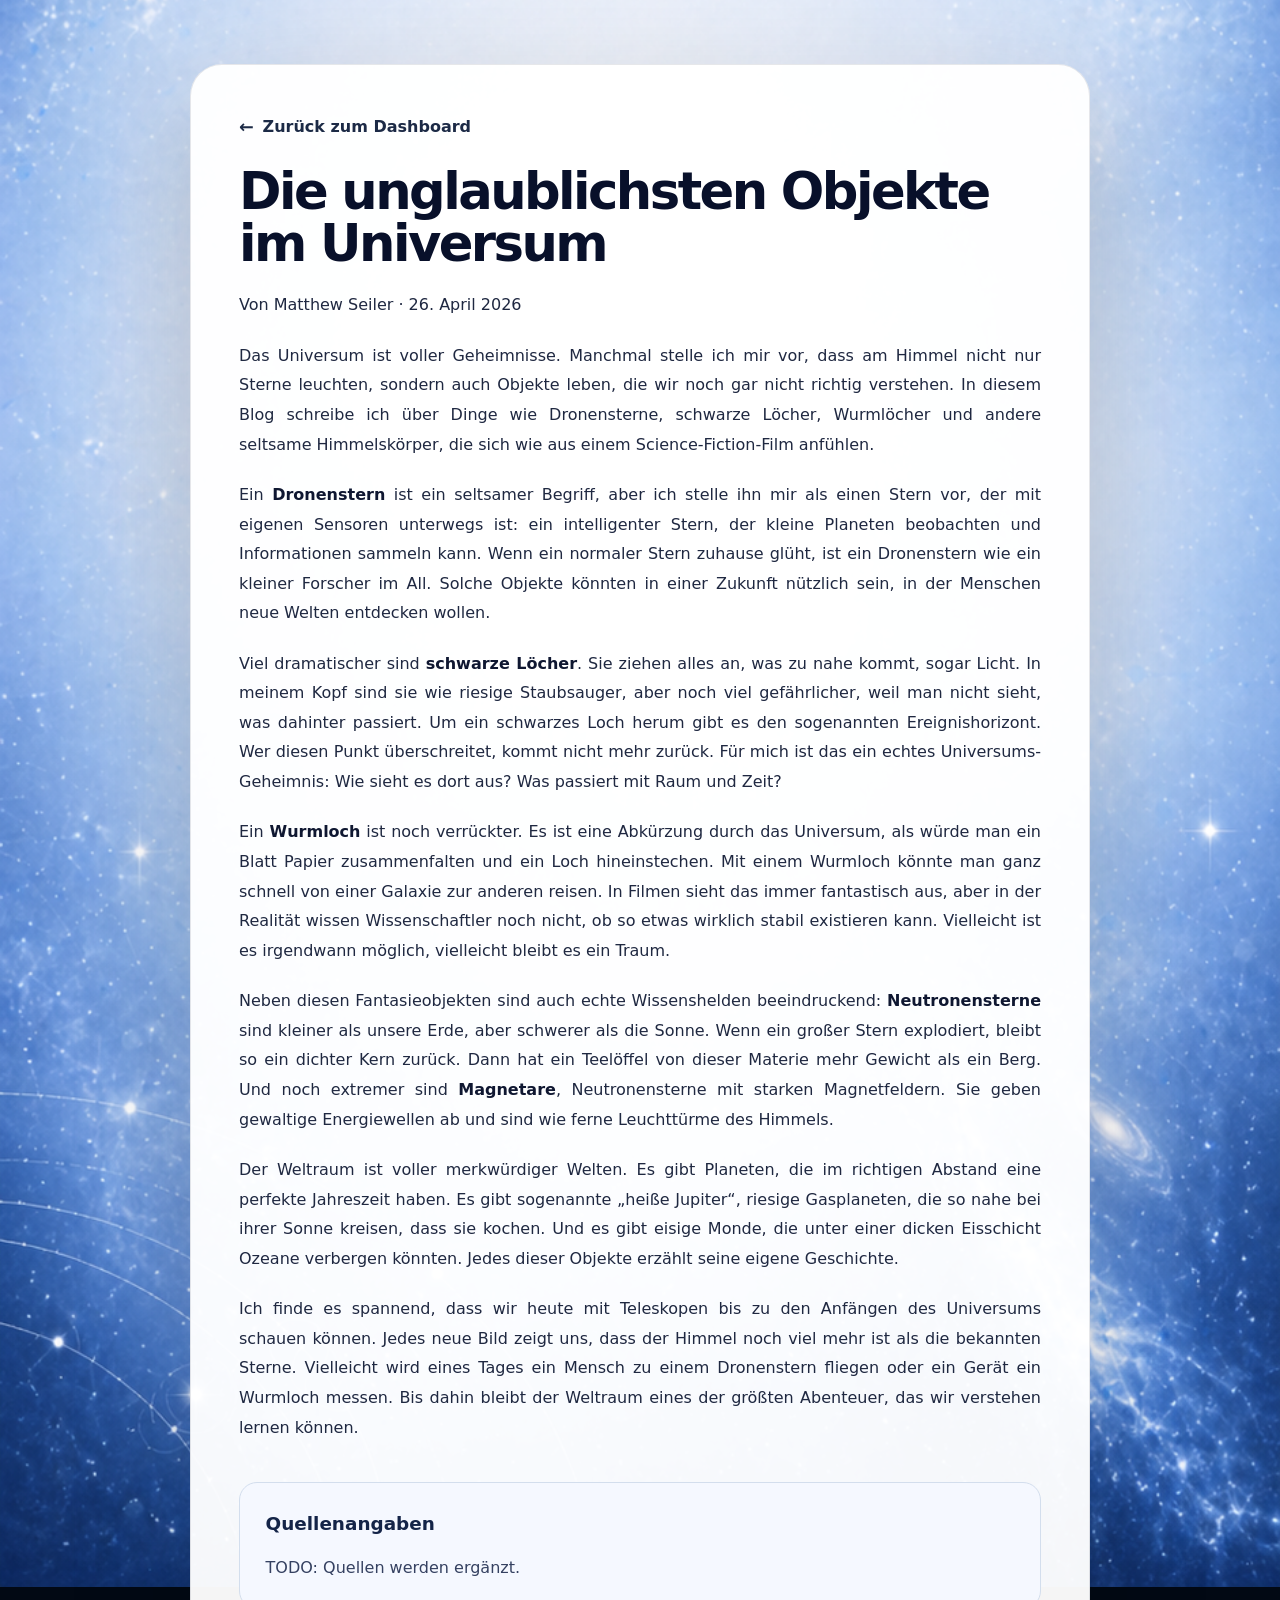
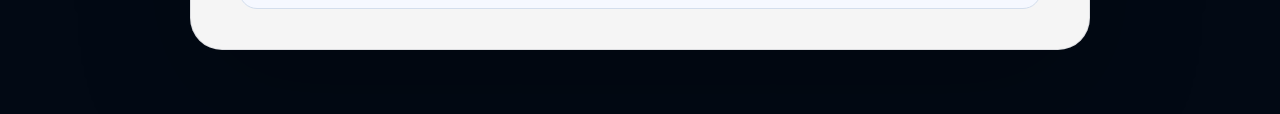
==== blog/universum.html @ b5d628f5 "Add landing dashboard, blog post page, and stylesheet Build the first version of matthew-seiler.ch (" ====
<!doctype html>
<html lang="de">
  <head>
    <meta charset="UTF-8" />
    <meta name="viewport" content="width=device-width, initial-scale=1.0" />
    <title>Die unglaublichsten Objekte im Universum</title>
    <link rel="stylesheet" href="../css/style.css" />
  </head>
  <body class="blog-page">
    <main>
      <article class="paper">
        <a class="back-link" href="../index.html">Zurück zum Dashboard</a>
        <h1>Die unglaublichsten Objekte im Universum</h1>
        <p class="meta">Von Matthew Seiler · 26. April 2026</p>

        <p>Das Universum ist voller Geheimnisse. Manchmal stelle ich mir vor, dass am Himmel nicht nur Sterne leuchten, sondern auch Objekte leben, die wir noch gar nicht richtig verstehen. In diesem Blog schreibe ich über Dinge wie Dronensterne, schwarze Löcher, Wurmlöcher und andere seltsame Himmelskörper, die sich wie aus einem Science-Fiction-Film anfühlen.</p>

        <p>Ein <strong>Dronenstern</strong> ist ein seltsamer Begriff, aber ich stelle ihn mir als einen Stern vor, der mit eigenen Sensoren unterwegs ist: ein intelligenter Stern, der kleine Planeten beobachten und Informationen sammeln kann. Wenn ein normaler Stern zuhause glüht, ist ein Dronenstern wie ein kleiner Forscher im All. Solche Objekte könnten in einer Zukunft nützlich sein, in der Menschen neue Welten entdecken wollen.</p>

        <p>Viel dramatischer sind <strong>schwarze Löcher</strong>. Sie ziehen alles an, was zu nahe kommt, sogar Licht. In meinem Kopf sind sie wie riesige Staubsauger, aber noch viel gefährlicher, weil man nicht sieht, was dahinter passiert. Um ein schwarzes Loch herum gibt es den sogenannten Ereignishorizont. Wer diesen Punkt überschreitet, kommt nicht mehr zurück. Für mich ist das ein echtes Universums-Geheimnis: Wie sieht es dort aus? Was passiert mit Raum und Zeit?</p>

        <p>Ein <strong>Wurmloch</strong> ist noch verrückter. Es ist eine Abkürzung durch das Universum, als würde man ein Blatt Papier zusammenfalten und ein Loch hineinstechen. Mit einem Wurmloch könnte man ganz schnell von einer Galaxie zur anderen reisen. In Filmen sieht das immer fantastisch aus, aber in der Realität wissen Wissenschaftler noch nicht, ob so etwas wirklich stabil existieren kann. Vielleicht ist es irgendwann möglich, vielleicht bleibt es ein Traum.</p>

        <p>Neben diesen Fantasieobjekten sind auch echte Wissenshelden beeindruckend: <strong>Neutronensterne</strong> sind kleiner als unsere Erde, aber schwerer als die Sonne. Wenn ein großer Stern explodiert, bleibt so ein dichter Kern zurück. Dann hat ein Teelöffel von dieser Materie mehr Gewicht als ein Berg. Und noch extremer sind <strong>Magnetare</strong>, Neutronensterne mit starken Magnetfeldern. Sie geben gewaltige Energiewellen ab und sind wie ferne Leuchttürme des Himmels.</p>

        <p>Der Weltraum ist voller merkwürdiger Welten. Es gibt Planeten, die im richtigen Abstand eine perfekte Jahreszeit haben. Es gibt sogenannte „heiße Jupiter“, riesige Gasplaneten, die so nahe bei ihrer Sonne kreisen, dass sie kochen. Und es gibt eisige Monde, die unter einer dicken Eisschicht Ozeane verbergen könnten. Jedes dieser Objekte erzählt seine eigene Geschichte.</p>

        <p>Ich finde es spannend, dass wir heute mit Teleskopen bis zu den Anfängen des Universums schauen können. Jedes neue Bild zeigt uns, dass der Himmel noch viel mehr ist als die bekannten Sterne. Vielleicht wird eines Tages ein Mensch zu einem Dronenstern fliegen oder ein Gerät ein Wurmloch messen. Bis dahin bleibt der Weltraum eines der größten Abenteuer, das wir verstehen lernen können.</p>

        <div class="sources">
          <h2>Quellenangaben</h2>
          <p>TODO: Quellen werden ergänzt.</p>
        </div>
      </article>
    </main>
  </body>
</html>
---- css/style.css ----
:root {
  color-scheme: dark;
  font-family: Inter, ui-sans-serif, system-ui, -apple-system, BlinkMacSystemFont, "Segoe UI", sans-serif;
  background-color: #020914;
}

* {
  box-sizing: border-box;
}

html,
body {
  margin: 0;
  min-height: 100%;
}

body {
  color: #f4f8ff;
  background: url("../images/hp-hintergrund.png") center/cover fixed no-repeat;
  font-size: 1rem;
  line-height: 1.6;
}

body.blog-page {
  background: url("../images/blog-hintergrund.png") center/cover fixed no-repeat;
}

body,
button,
a {
  font-family: inherit;
}

a {
  color: inherit;
}

.landing .overlay {
  min-height: 100vh;
  display: grid;
  place-items: center;
  padding: 4rem 1.2rem;
  background: linear-gradient(180deg, rgba(2, 8, 28, 0.65), rgba(2, 8, 28, 0.9));
}

.hero {
  text-align: center;
  max-width: 920px;
  margin: 0 auto 2rem;
}

.eyebrow {
  margin: 0 0 1rem;
  letter-spacing: 0.3em;
  text-transform: uppercase;
  color: #a9c6ff;
  font-size: 0.95rem;
}

h1 {
  margin: 0;
  font-size: clamp(3rem, 6vw, 5rem);
  letter-spacing: -0.05em;
}

.subtitle {
  margin: 1rem auto 0;
  max-width: 720px;
  color: #dfe8ff;
  font-size: clamp(1.1rem, 2vw, 1.6rem);
}

.posts {
  width: 100%;
  max-width: 1080px;
  margin: 0 auto;
}

.posts h2 {
  margin: 0 0 1.5rem;
  color: #e6efff;
  font-size: 1.2rem;
}

.grid {
  display: grid;
  gap: 1.5rem;
}

.tile {
  position: relative;
  display: flex;
  flex-direction: column;
  min-height: 360px;
  overflow: hidden;
  border-radius: 28px;
  text-decoration: none;
  color: inherit;
  background: rgba(255, 255, 255, 0.08);
  border: 1px solid rgba(255, 255, 255, 0.12);
  box-shadow: 0 18px 60px rgba(0, 0, 0, 0.18);
  transition: transform 0.35s ease, border-color 0.35s ease, box-shadow 0.35s ease;
}

.tile::before {
  content: "";
  position: absolute;
  inset: 0;
  background: radial-gradient(circle at top left, rgba(173, 216, 255, 0.18), transparent 40%);
  pointer-events: none;
}

.tile:hover {
  transform: translateY(-8px);
  border-color: rgba(255, 255, 255, 0.2);
  box-shadow: 0 34px 90px rgba(0, 0, 0, 0.28);
}

.tile-image {
  flex: 1;
  background: url("../images/hp-hintergrund.png") center/cover no-repeat;
  transition: transform 0.5s ease;
}

.tile:hover .tile-image {
  transform: scale(1.08);
}

.tile-content {
  position: relative;
  padding: 1.6rem 1.6rem 2rem;
  z-index: 1;
}

.tile-label {
  margin: 0 0 0.6rem;
  letter-spacing: 0.18em;
  text-transform: uppercase;
  color: #b7d2ff;
  font-size: 0.85rem;
}

.tile h3 {
  margin: 0 0 1rem;
  font-size: clamp(1.5rem, 2vw, 2.1rem);
}

.tile p {
  margin: 0;
  color: #edf3ff;
}

@media (min-width: 900px) {
  .grid {
    grid-template-columns: repeat(2, minmax(0, 1fr));
  }
}

@media (max-width: 899px) {
  .hero {
    padding-top: 1rem;
  }
}

.blog-page main {
  min-height: 100vh;
  padding: 4rem 1rem;
  display: flex;
  align-items: center;
  justify-content: center;
}

.paper {
  width: 100%;
  max-width: 900px;
  background: rgba(255, 255, 255, 0.96);
  border-radius: 32px;
  padding: 3rem 3rem 2.5rem;
  box-shadow: 0 45px 120px rgba(0, 0, 0, 0.2);
  border: 1px solid rgba(12, 23, 48, 0.1);
  animation: floatIn 0.9s ease-out both;
}

.back-link {
  display: inline-flex;
  align-items: center;
  gap: 0.55rem;
  margin-bottom: 1.5rem;
  color: #1c2a46;
  text-decoration: none;
  font-weight: 600;
}

.back-link::before {
  content: "←";
  font-size: 1.1rem;
}

.paper h1 {
  margin: 0;
  font-size: clamp(2.2rem, 4vw, 3.5rem);
  line-height: 1.02;
  color: #08102a;
}

.meta {
  margin: 0.85rem 0 2rem;
  color: #5a637a;
  font-size: 0.95rem;
}

.paper p {
  margin: 1.3rem 0;
  color: #1f2841;
  font-size: 1rem;
  line-height: 1.85;
  text-align: justify;
}

.paper p strong {
  color: #0f1731;
}

.sources {
  margin-top: 2.5rem;
  padding: 1.6rem;
  background: #f5f8ff;
  border-radius: 18px;
  border: 1px solid #d3deed;
}

.sources h2 {
  margin: 0 0 0.9rem;
  font-size: 1.15rem;
  color: #142448;
}

.sources p {
  margin: 0;
  color: #354161;
}

@keyframes floatIn {
  from {
    opacity: 0;
    transform: translateY(40px) scale(0.96);
  }
  to {
    opacity: 1;
    transform: translateY(0) scale(1);
  }
}

@media (max-width: 720px) {
  .paper {
    padding: 2rem 1.5rem;
  }

  .paper h1 {
    font-size: 2.2rem;
  }
}
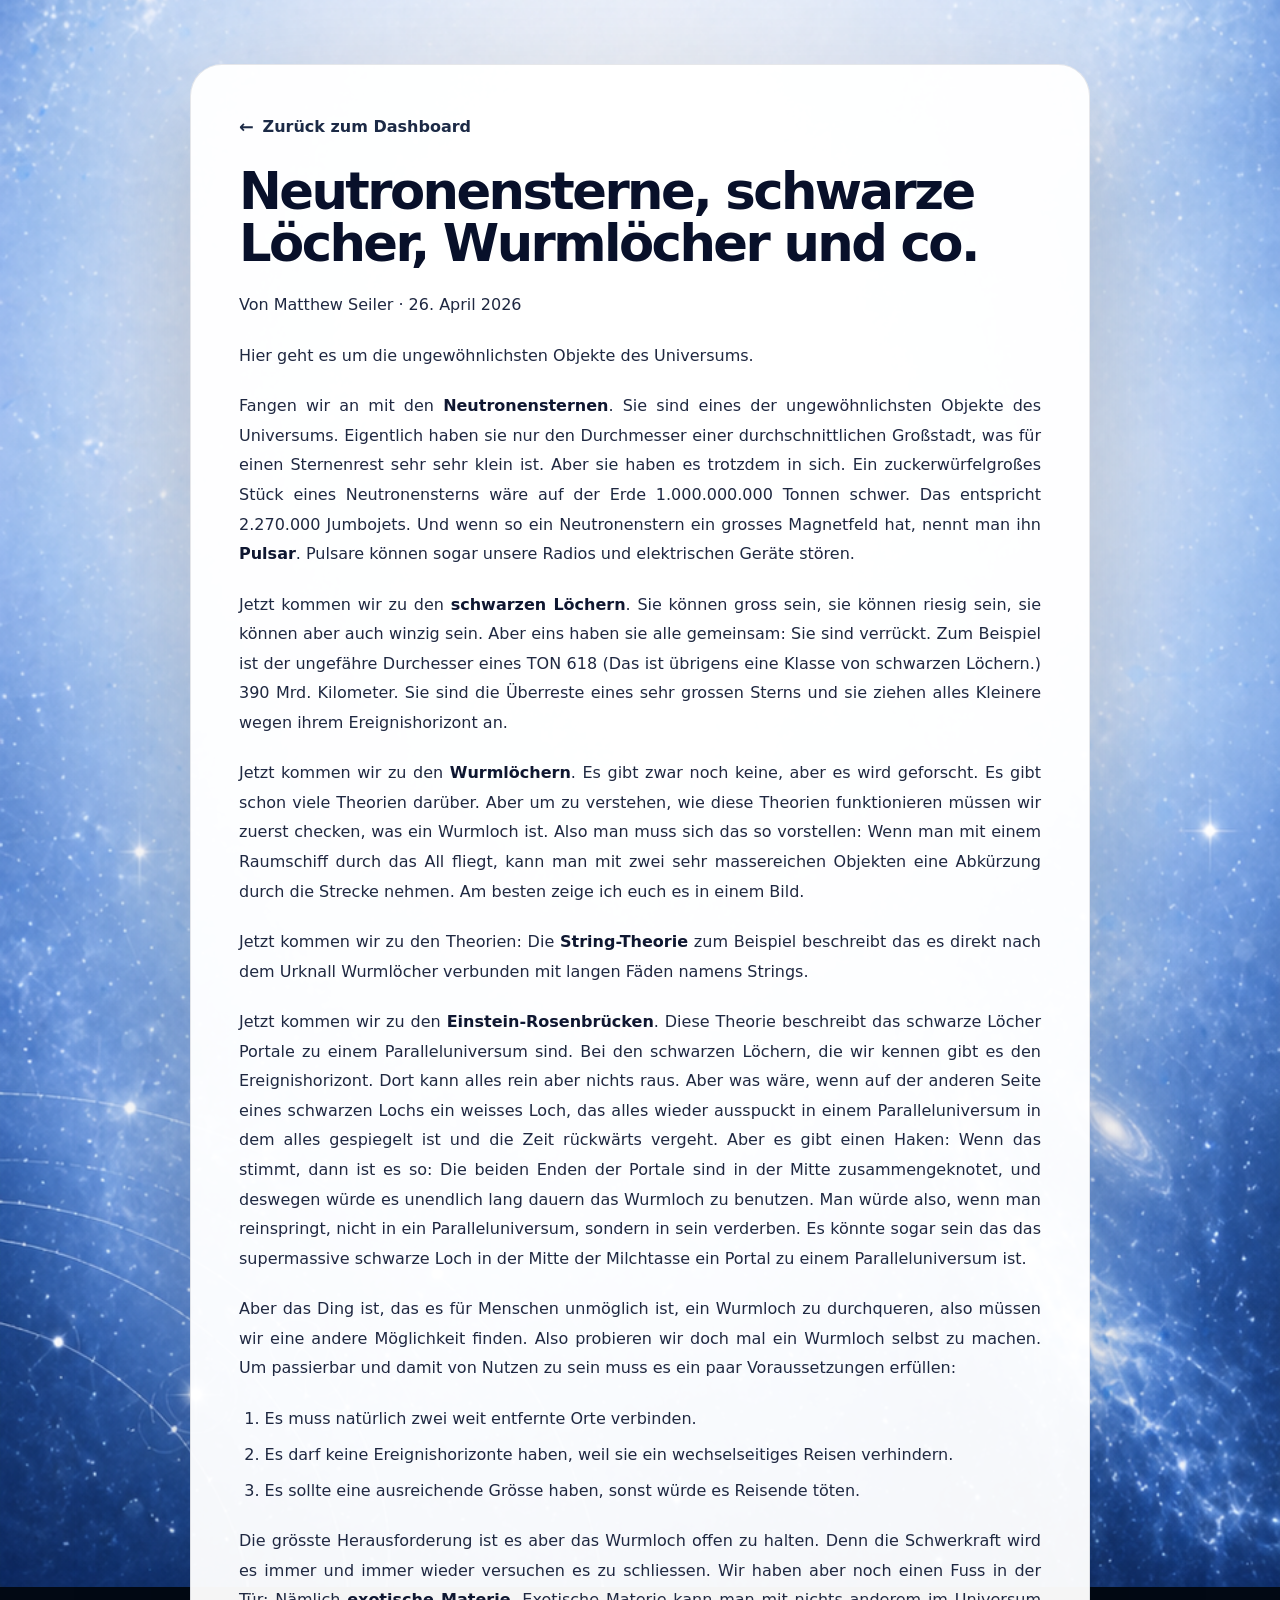
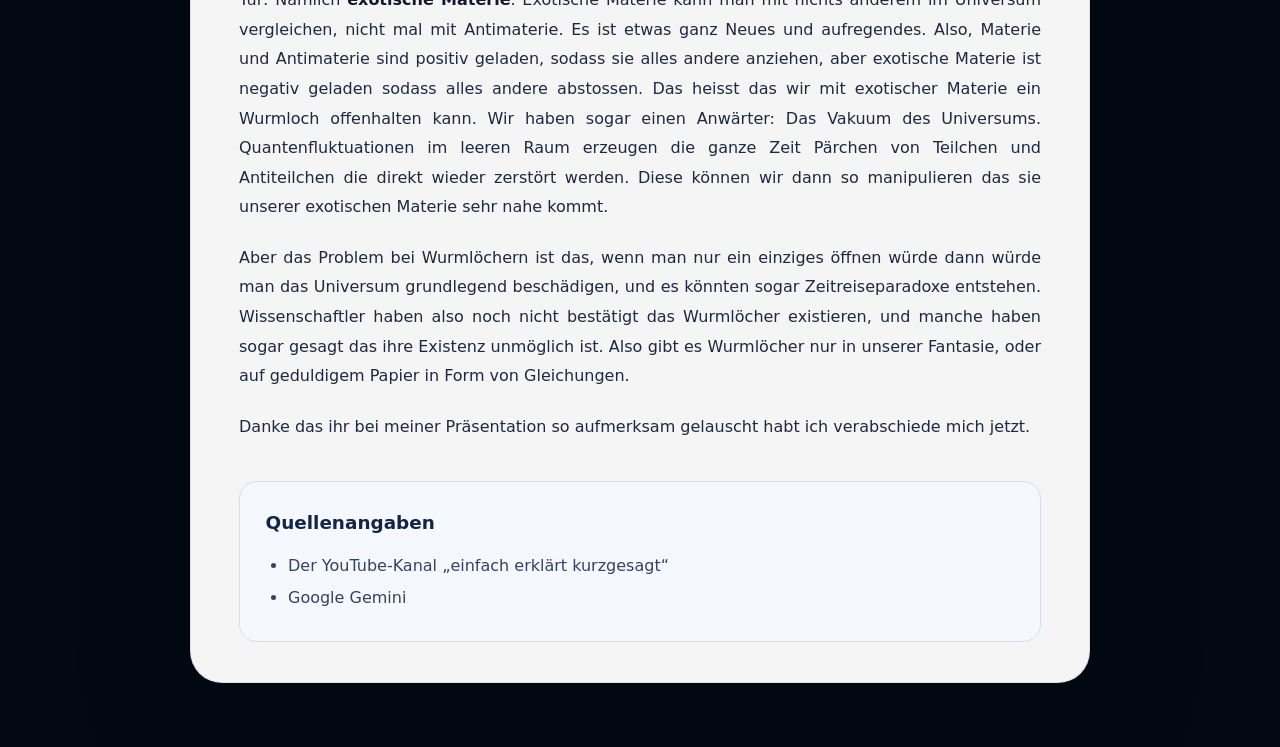
==== commit 164e25d5: "Der richtige Text wurde eingefügt." ====
--- a/blog/universum.html
+++ b/blog/universum.html
@@ -3,33 +3,48 @@
   <head>
     <meta charset="UTF-8" />
     <meta name="viewport" content="width=device-width, initial-scale=1.0" />
-    <title>Die unglaublichsten Objekte im Universum</title>
+    <title>Neutronensterne, schwarze Löcher, Wurmlöcher und co.</title>
     <link rel="stylesheet" href="../css/style.css" />
   </head>
   <body class="blog-page">
     <main>
       <article class="paper">
         <a class="back-link" href="../index.html">Zurück zum Dashboard</a>
-        <h1>Die unglaublichsten Objekte im Universum</h1>
+        <h1>Neutronensterne, schwarze Löcher, Wurmlöcher und co.</h1>
         <p class="meta">Von Matthew Seiler · 26. April 2026</p>
 
-        <p>Das Universum ist voller Geheimnisse. Manchmal stelle ich mir vor, dass am Himmel nicht nur Sterne leuchten, sondern auch Objekte leben, die wir noch gar nicht richtig verstehen. In diesem Blog schreibe ich über Dinge wie Dronensterne, schwarze Löcher, Wurmlöcher und andere seltsame Himmelskörper, die sich wie aus einem Science-Fiction-Film anfühlen.</p>
+        <p>Hier geht es um die ungewöhnlichsten Objekte des Universums.</p>
 
-        <p>Ein <strong>Dronenstern</strong> ist ein seltsamer Begriff, aber ich stelle ihn mir als einen Stern vor, der mit eigenen Sensoren unterwegs ist: ein intelligenter Stern, der kleine Planeten beobachten und Informationen sammeln kann. Wenn ein normaler Stern zuhause glüht, ist ein Dronenstern wie ein kleiner Forscher im All. Solche Objekte könnten in einer Zukunft nützlich sein, in der Menschen neue Welten entdecken wollen.</p>
+        <p>Fangen wir an mit den <strong>Neutronensternen</strong>. Sie sind eines der ungewöhnlichsten Objekte des Universums. Eigentlich haben sie nur den Durchmesser einer durchschnittlichen Großstadt, was für einen Sternenrest sehr sehr klein ist. Aber sie haben es trotzdem in sich. Ein zuckerwürfelgroßes Stück eines Neutronensterns wäre auf der Erde 1.000.000.000 Tonnen schwer. Das entspricht 2.270.000 Jumbojets. Und wenn so ein Neutronenstern ein grosses Magnetfeld hat, nennt man ihn <strong>Pulsar</strong>. Pulsare können sogar unsere Radios und elektrischen Geräte stören.</p>
 
-        <p>Viel dramatischer sind <strong>schwarze Löcher</strong>. Sie ziehen alles an, was zu nahe kommt, sogar Licht. In meinem Kopf sind sie wie riesige Staubsauger, aber noch viel gefährlicher, weil man nicht sieht, was dahinter passiert. Um ein schwarzes Loch herum gibt es den sogenannten Ereignishorizont. Wer diesen Punkt überschreitet, kommt nicht mehr zurück. Für mich ist das ein echtes Universums-Geheimnis: Wie sieht es dort aus? Was passiert mit Raum und Zeit?</p>
+        <p>Jetzt kommen wir zu den <strong>schwarzen Löchern</strong>. Sie können gross sein, sie können riesig sein, sie können aber auch winzig sein. Aber eins haben sie alle gemeinsam: Sie sind verrückt. Zum Beispiel ist der ungefähre Durchesser eines TON 618 (Das ist übrigens eine Klasse von schwarzen Löchern.) 390 Mrd. Kilometer. Sie sind die Überreste eines sehr grossen Sterns und sie ziehen alles Kleinere wegen ihrem Ereignishorizont an.</p>
 
-        <p>Ein <strong>Wurmloch</strong> ist noch verrückter. Es ist eine Abkürzung durch das Universum, als würde man ein Blatt Papier zusammenfalten und ein Loch hineinstechen. Mit einem Wurmloch könnte man ganz schnell von einer Galaxie zur anderen reisen. In Filmen sieht das immer fantastisch aus, aber in der Realität wissen Wissenschaftler noch nicht, ob so etwas wirklich stabil existieren kann. Vielleicht ist es irgendwann möglich, vielleicht bleibt es ein Traum.</p>
+        <p>Jetzt kommen wir zu den <strong>Wurmlöchern</strong>. Es gibt zwar noch keine, aber es wird geforscht. Es gibt schon viele Theorien darüber. Aber um zu verstehen, wie diese Theorien funktionieren müssen wir zuerst checken, was ein Wurmloch ist. Also man muss sich das so vorstellen: Wenn man mit einem Raumschiff durch das All fliegt, kann man mit zwei sehr massereichen Objekten eine Abkürzung durch die Strecke nehmen. Am besten zeige ich euch es in einem Bild.</p>
 
-        <p>Neben diesen Fantasieobjekten sind auch echte Wissenshelden beeindruckend: <strong>Neutronensterne</strong> sind kleiner als unsere Erde, aber schwerer als die Sonne. Wenn ein großer Stern explodiert, bleibt so ein dichter Kern zurück. Dann hat ein Teelöffel von dieser Materie mehr Gewicht als ein Berg. Und noch extremer sind <strong>Magnetare</strong>, Neutronensterne mit starken Magnetfeldern. Sie geben gewaltige Energiewellen ab und sind wie ferne Leuchttürme des Himmels.</p>
+        <p>Jetzt kommen wir zu den Theorien: Die <strong>String-Theorie</strong> zum Beispiel beschreibt das es direkt nach dem Urknall Wurmlöcher verbunden mit langen Fäden namens Strings.</p>
 
-        <p>Der Weltraum ist voller merkwürdiger Welten. Es gibt Planeten, die im richtigen Abstand eine perfekte Jahreszeit haben. Es gibt sogenannte „heiße Jupiter“, riesige Gasplaneten, die so nahe bei ihrer Sonne kreisen, dass sie kochen. Und es gibt eisige Monde, die unter einer dicken Eisschicht Ozeane verbergen könnten. Jedes dieser Objekte erzählt seine eigene Geschichte.</p>
+        <p>Jetzt kommen wir zu den <strong>Einstein-Rosenbrücken</strong>. Diese Theorie beschreibt das schwarze Löcher Portale zu einem Paralleluniversum sind. Bei den schwarzen Löchern, die wir kennen gibt es den Ereignishorizont. Dort kann alles rein aber nichts raus. Aber was wäre, wenn auf der anderen Seite eines schwarzen Lochs ein weisses Loch, das alles wieder ausspuckt in einem Paralleluniversum in dem alles gespiegelt ist und die Zeit rückwärts vergeht. Aber es gibt einen Haken: Wenn das stimmt, dann ist es so: Die beiden Enden der Portale sind in der Mitte zusammengeknotet, und deswegen würde es unendlich lang dauern das Wurmloch zu benutzen. Man würde also, wenn man reinspringt, nicht in ein Paralleluniversum, sondern in sein verderben. Es könnte sogar sein das das supermassive schwarze Loch in der Mitte der Milchtasse ein Portal zu einem Paralleluniversum ist.</p>
 
-        <p>Ich finde es spannend, dass wir heute mit Teleskopen bis zu den Anfängen des Universums schauen können. Jedes neue Bild zeigt uns, dass der Himmel noch viel mehr ist als die bekannten Sterne. Vielleicht wird eines Tages ein Mensch zu einem Dronenstern fliegen oder ein Gerät ein Wurmloch messen. Bis dahin bleibt der Weltraum eines der größten Abenteuer, das wir verstehen lernen können.</p>
+        <p>Aber das Ding ist, das es für Menschen unmöglich ist, ein Wurmloch zu durchqueren, also müssen wir eine andere Möglichkeit finden. Also probieren wir doch mal ein Wurmloch selbst zu machen. Um passierbar und damit von Nutzen zu sein muss es ein paar Voraussetzungen erfüllen:</p>
+
+        <ol class="requirements">
+          <li>Es muss natürlich zwei weit entfernte Orte verbinden.</li>
+          <li>Es darf keine Ereignishorizonte haben, weil sie ein wechselseitiges Reisen verhindern.</li>
+          <li>Es sollte eine ausreichende Grösse haben, sonst würde es Reisende töten.</li>
+        </ol>
+
+        <p>Die grösste Herausforderung ist es aber das Wurmloch offen zu halten. Denn die Schwerkraft wird es immer und immer wieder versuchen es zu schliessen. Wir haben aber noch einen Fuss in der Tür: Nämlich <strong>exotische Materie</strong>. Exotische Materie kann man mit nichts anderem im Universum vergleichen, nicht mal mit Antimaterie. Es ist etwas ganz Neues und aufregendes. Also, Materie und Antimaterie sind positiv geladen, sodass sie alles andere anziehen, aber exotische Materie ist negativ geladen sodass alles andere abstossen. Das heisst das wir mit exotischer Materie ein Wurmloch offenhalten kann. Wir haben sogar einen Anwärter: Das Vakuum des Universums. Quantenfluktuationen im leeren Raum erzeugen die ganze Zeit Pärchen von Teilchen und Antiteilchen die direkt wieder zerstört werden. Diese können wir dann so manipulieren das sie unserer exotischen Materie sehr nahe kommt.</p>
+
+        <p>Aber das Problem bei Wurmlöchern ist das, wenn man nur ein einziges öffnen würde dann würde man das Universum grundlegend beschädigen, und es könnten sogar Zeitreiseparadoxe entstehen. Wissenschaftler haben also noch nicht bestätigt das Wurmlöcher existieren, und manche haben sogar gesagt das ihre Existenz unmöglich ist. Also gibt es Wurmlöcher nur in unserer Fantasie, oder auf geduldigem Papier in Form von Gleichungen.</p>
+
+        <p>Danke das ihr bei meiner Präsentation so aufmerksam gelauscht habt ich verabschiede mich jetzt.</p>
 
         <div class="sources">
           <h2>Quellenangaben</h2>
-          <p>TODO: Quellen werden ergänzt.</p>
+          <ul>
+            <li>Der YouTube-Kanal „einfach erklärt kurzgesagt“</li>
+            <li>Google Gemini</li>
+          </ul>
         </div>
       </article>
     </main>
--- a/css/style.css
+++ b/css/style.css
@@ -221,6 +221,18 @@
   color: #0f1731;
 }
 
+.paper ol,
+.paper ul {
+  margin: 1.3rem 0;
+  padding-left: 1.6rem;
+  color: #1f2841;
+  line-height: 1.85;
+}
+
+.paper li {
+  margin: 0.4rem 0;
+}
+
 .sources {
   margin-top: 2.5rem;
   padding: 1.6rem;
@@ -240,6 +252,17 @@
   color: #354161;
 }
 
+.sources ul {
+  margin: 0;
+  padding-left: 1.4rem;
+  color: #354161;
+  line-height: 1.7;
+}
+
+.sources li {
+  margin: 0.3rem 0;
+}
+
 @keyframes floatIn {
   from {
     opacity: 0;
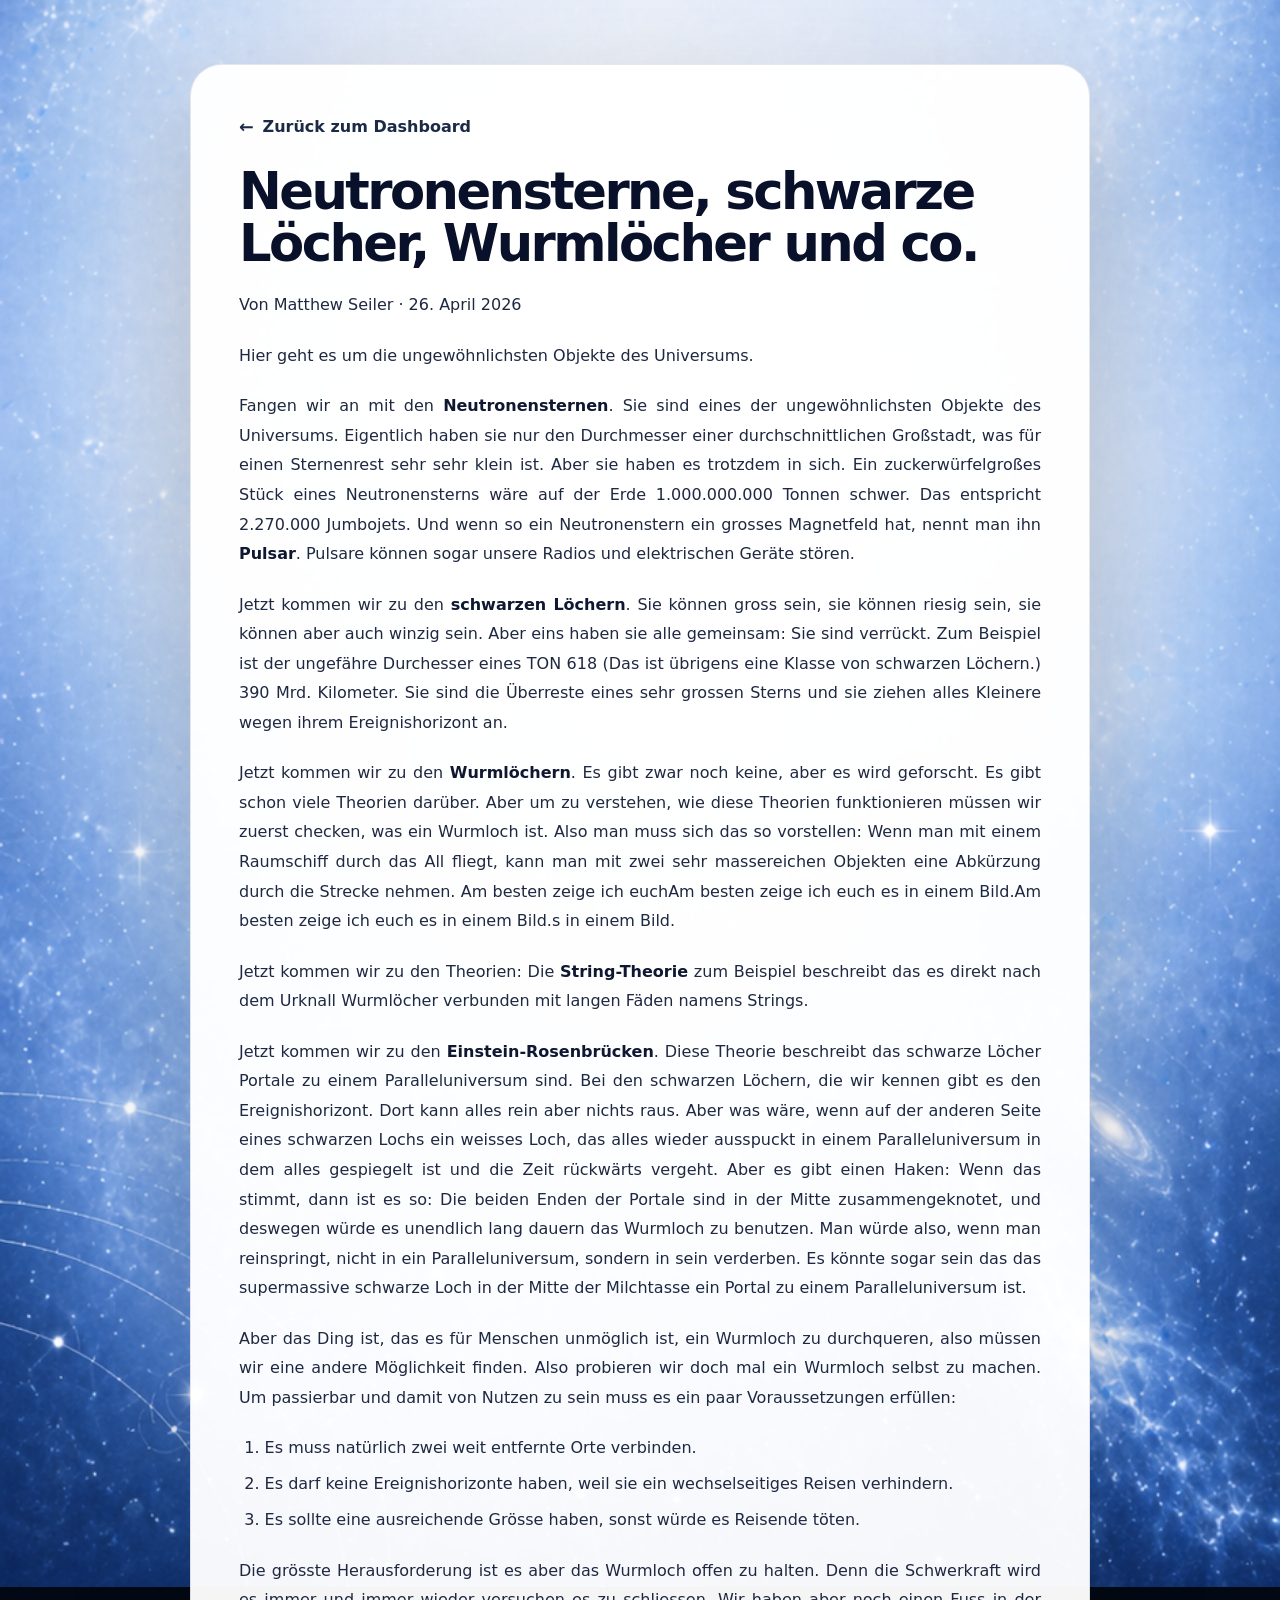
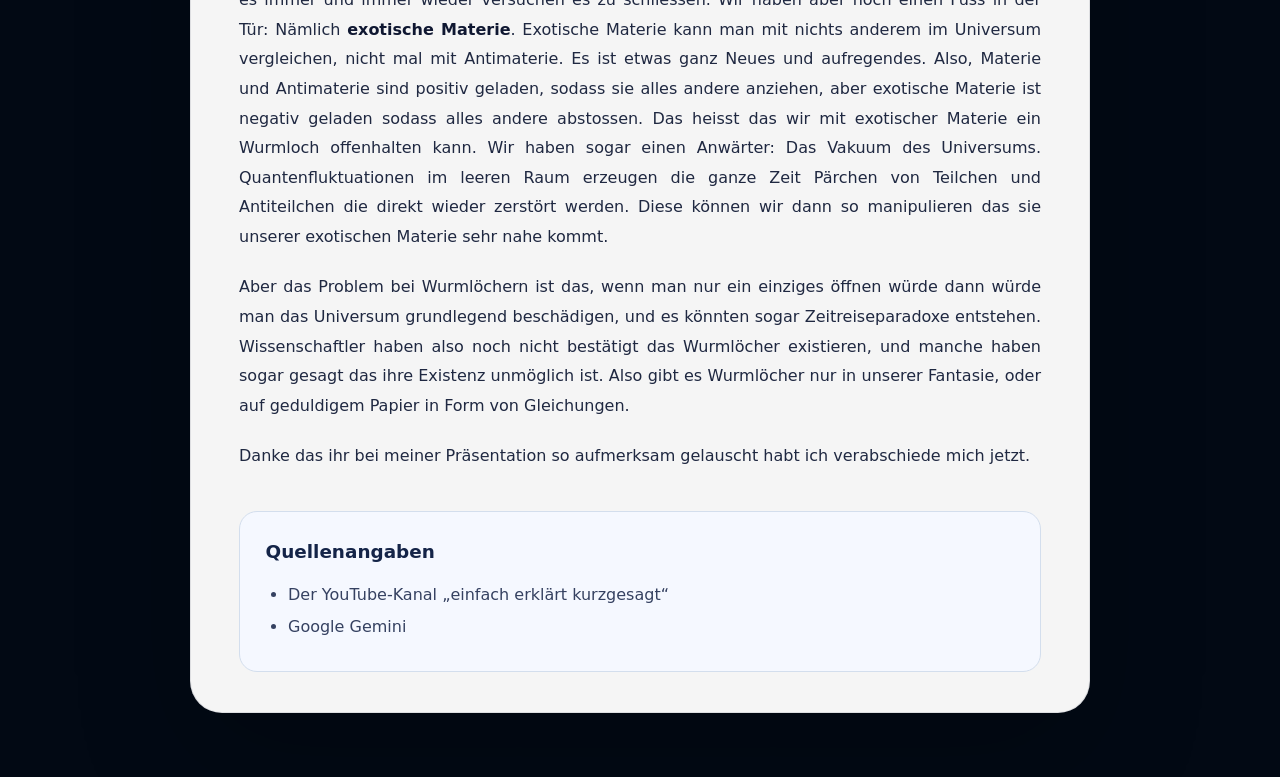
==== commit 0ac6e75c: "seite formatiert" ====
--- a/blog/universum.html
+++ b/blog/universum.html
@@ -15,29 +15,112 @@
 
         <p>Hier geht es um die ungewöhnlichsten Objekte des Universums.</p>
 
-        <p>Fangen wir an mit den <strong>Neutronensternen</strong>. Sie sind eines der ungewöhnlichsten Objekte des Universums. Eigentlich haben sie nur den Durchmesser einer durchschnittlichen Großstadt, was für einen Sternenrest sehr sehr klein ist. Aber sie haben es trotzdem in sich. Ein zuckerwürfelgroßes Stück eines Neutronensterns wäre auf der Erde 1.000.000.000 Tonnen schwer. Das entspricht 2.270.000 Jumbojets. Und wenn so ein Neutronenstern ein grosses Magnetfeld hat, nennt man ihn <strong>Pulsar</strong>. Pulsare können sogar unsere Radios und elektrischen Geräte stören.</p>
+        <p>
+          Fangen wir an mit den <strong>Neutronensternen</strong>. Sie sind
+          eines der ungewöhnlichsten Objekte des Universums. Eigentlich haben
+          sie nur den Durchmesser einer durchschnittlichen Großstadt, was für
+          einen Sternenrest sehr sehr klein ist. Aber sie haben es trotzdem in
+          sich. Ein zuckerwürfelgroßes Stück eines Neutronensterns wäre auf der
+          Erde 1.000.000.000 Tonnen schwer. Das entspricht 2.270.000 Jumbojets.
+          Und wenn so ein Neutronenstern ein grosses Magnetfeld hat, nennt man
+          ihn <strong>Pulsar</strong>. Pulsare können sogar unsere Radios und
+          elektrischen Geräte stören.
+        </p>
 
-        <p>Jetzt kommen wir zu den <strong>schwarzen Löchern</strong>. Sie können gross sein, sie können riesig sein, sie können aber auch winzig sein. Aber eins haben sie alle gemeinsam: Sie sind verrückt. Zum Beispiel ist der ungefähre Durchesser eines TON 618 (Das ist übrigens eine Klasse von schwarzen Löchern.) 390 Mrd. Kilometer. Sie sind die Überreste eines sehr grossen Sterns und sie ziehen alles Kleinere wegen ihrem Ereignishorizont an.</p>
+        <p>
+          Jetzt kommen wir zu den <strong>schwarzen Löchern</strong>. Sie können
+          gross sein, sie können riesig sein, sie können aber auch winzig sein.
+          Aber eins haben sie alle gemeinsam: Sie sind verrückt. Zum Beispiel
+          ist der ungefähre Durchesser eines TON 618 (Das ist übrigens eine
+          Klasse von schwarzen Löchern.) 390 Mrd. Kilometer. Sie sind die
+          Überreste eines sehr grossen Sterns und sie ziehen alles Kleinere
+          wegen ihrem Ereignishorizont an.
+        </p>
 
-        <p>Jetzt kommen wir zu den <strong>Wurmlöchern</strong>. Es gibt zwar noch keine, aber es wird geforscht. Es gibt schon viele Theorien darüber. Aber um zu verstehen, wie diese Theorien funktionieren müssen wir zuerst checken, was ein Wurmloch ist. Also man muss sich das so vorstellen: Wenn man mit einem Raumschiff durch das All fliegt, kann man mit zwei sehr massereichen Objekten eine Abkürzung durch die Strecke nehmen. Am besten zeige ich euch es in einem Bild.</p>
+        <p>
+          Jetzt kommen wir zu den <strong>Wurmlöchern</strong>. Es gibt zwar
+          noch keine, aber es wird geforscht. Es gibt schon viele Theorien
+          darüber. Aber um zu verstehen, wie diese Theorien funktionieren müssen
+          wir zuerst checken, was ein Wurmloch ist. Also man muss sich das so
+          vorstellen: Wenn man mit einem Raumschiff durch das All fliegt, kann
+          man mit zwei sehr massereichen Objekten eine Abkürzung durch die
+          Strecke nehmen. Am besten zeige ich euchAm besten zeige ich euch es in
+          einem Bild.Am besten zeige ich euch es in einem Bild.s in einem Bild.
+        </p>
 
-        <p>Jetzt kommen wir zu den Theorien: Die <strong>String-Theorie</strong> zum Beispiel beschreibt das es direkt nach dem Urknall Wurmlöcher verbunden mit langen Fäden namens Strings.</p>
+        <p>
+          Jetzt kommen wir zu den Theorien: Die
+          <strong>String-Theorie</strong> zum Beispiel beschreibt das es direkt
+          nach dem Urknall Wurmlöcher verbunden mit langen Fäden namens Strings.
+        </p>
 
-        <p>Jetzt kommen wir zu den <strong>Einstein-Rosenbrücken</strong>. Diese Theorie beschreibt das schwarze Löcher Portale zu einem Paralleluniversum sind. Bei den schwarzen Löchern, die wir kennen gibt es den Ereignishorizont. Dort kann alles rein aber nichts raus. Aber was wäre, wenn auf der anderen Seite eines schwarzen Lochs ein weisses Loch, das alles wieder ausspuckt in einem Paralleluniversum in dem alles gespiegelt ist und die Zeit rückwärts vergeht. Aber es gibt einen Haken: Wenn das stimmt, dann ist es so: Die beiden Enden der Portale sind in der Mitte zusammengeknotet, und deswegen würde es unendlich lang dauern das Wurmloch zu benutzen. Man würde also, wenn man reinspringt, nicht in ein Paralleluniversum, sondern in sein verderben. Es könnte sogar sein das das supermassive schwarze Loch in der Mitte der Milchtasse ein Portal zu einem Paralleluniversum ist.</p>
+        <p>
+          Jetzt kommen wir zu den <strong>Einstein-Rosenbrücken</strong>. Diese
+          Theorie beschreibt das schwarze Löcher Portale zu einem
+          Paralleluniversum sind. Bei den schwarzen Löchern, die wir kennen gibt
+          es den Ereignishorizont. Dort kann alles rein aber nichts raus. Aber
+          was wäre, wenn auf der anderen Seite eines schwarzen Lochs ein weisses
+          Loch, das alles wieder ausspuckt in einem Paralleluniversum in dem
+          alles gespiegelt ist und die Zeit rückwärts vergeht. Aber es gibt
+          einen Haken: Wenn das stimmt, dann ist es so: Die beiden Enden der
+          Portale sind in der Mitte zusammengeknotet, und deswegen würde es
+          unendlich lang dauern das Wurmloch zu benutzen. Man würde also, wenn
+          man reinspringt, nicht in ein Paralleluniversum, sondern in sein
+          verderben. Es könnte sogar sein das das supermassive schwarze Loch in
+          der Mitte der Milchtasse ein Portal zu einem Paralleluniversum ist.
+        </p>
 
-        <p>Aber das Ding ist, das es für Menschen unmöglich ist, ein Wurmloch zu durchqueren, also müssen wir eine andere Möglichkeit finden. Also probieren wir doch mal ein Wurmloch selbst zu machen. Um passierbar und damit von Nutzen zu sein muss es ein paar Voraussetzungen erfüllen:</p>
+        <p>
+          Aber das Ding ist, das es für Menschen unmöglich ist, ein Wurmloch zu
+          durchqueren, also müssen wir eine andere Möglichkeit finden. Also
+          probieren wir doch mal ein Wurmloch selbst zu machen. Um passierbar
+          und damit von Nutzen zu sein muss es ein paar Voraussetzungen
+          erfüllen:
+        </p>
 
         <ol class="requirements">
           <li>Es muss natürlich zwei weit entfernte Orte verbinden.</li>
-          <li>Es darf keine Ereignishorizonte haben, weil sie ein wechselseitiges Reisen verhindern.</li>
-          <li>Es sollte eine ausreichende Grösse haben, sonst würde es Reisende töten.</li>
+          <li>
+            Es darf keine Ereignishorizonte haben, weil sie ein wechselseitiges
+            Reisen verhindern.
+          </li>
+          <li>
+            Es sollte eine ausreichende Grösse haben, sonst würde es Reisende
+            töten.
+          </li>
         </ol>
 
-        <p>Die grösste Herausforderung ist es aber das Wurmloch offen zu halten. Denn die Schwerkraft wird es immer und immer wieder versuchen es zu schliessen. Wir haben aber noch einen Fuss in der Tür: Nämlich <strong>exotische Materie</strong>. Exotische Materie kann man mit nichts anderem im Universum vergleichen, nicht mal mit Antimaterie. Es ist etwas ganz Neues und aufregendes. Also, Materie und Antimaterie sind positiv geladen, sodass sie alles andere anziehen, aber exotische Materie ist negativ geladen sodass alles andere abstossen. Das heisst das wir mit exotischer Materie ein Wurmloch offenhalten kann. Wir haben sogar einen Anwärter: Das Vakuum des Universums. Quantenfluktuationen im leeren Raum erzeugen die ganze Zeit Pärchen von Teilchen und Antiteilchen die direkt wieder zerstört werden. Diese können wir dann so manipulieren das sie unserer exotischen Materie sehr nahe kommt.</p>
+        <p>
+          Die grösste Herausforderung ist es aber das Wurmloch offen zu halten.
+          Denn die Schwerkraft wird es immer und immer wieder versuchen es zu
+          schliessen. Wir haben aber noch einen Fuss in der Tür: Nämlich
+          <strong>exotische Materie</strong>. Exotische Materie kann man mit
+          nichts anderem im Universum vergleichen, nicht mal mit Antimaterie. Es
+          ist etwas ganz Neues und aufregendes. Also, Materie und Antimaterie
+          sind positiv geladen, sodass sie alles andere anziehen, aber exotische
+          Materie ist negativ geladen sodass alles andere abstossen. Das heisst
+          das wir mit exotischer Materie ein Wurmloch offenhalten kann. Wir
+          haben sogar einen Anwärter: Das Vakuum des Universums.
+          Quantenfluktuationen im leeren Raum erzeugen die ganze Zeit Pärchen
+          von Teilchen und Antiteilchen die direkt wieder zerstört werden. Diese
+          können wir dann so manipulieren das sie unserer exotischen Materie
+          sehr nahe kommt.
+        </p>
 
-        <p>Aber das Problem bei Wurmlöchern ist das, wenn man nur ein einziges öffnen würde dann würde man das Universum grundlegend beschädigen, und es könnten sogar Zeitreiseparadoxe entstehen. Wissenschaftler haben also noch nicht bestätigt das Wurmlöcher existieren, und manche haben sogar gesagt das ihre Existenz unmöglich ist. Also gibt es Wurmlöcher nur in unserer Fantasie, oder auf geduldigem Papier in Form von Gleichungen.</p>
+        <p>
+          Aber das Problem bei Wurmlöchern ist das, wenn man nur ein einziges
+          öffnen würde dann würde man das Universum grundlegend beschädigen, und
+          es könnten sogar Zeitreiseparadoxe entstehen. Wissenschaftler haben
+          also noch nicht bestätigt das Wurmlöcher existieren, und manche haben
+          sogar gesagt das ihre Existenz unmöglich ist. Also gibt es Wurmlöcher
+          nur in unserer Fantasie, oder auf geduldigem Papier in Form von
+          Gleichungen.
+        </p>
 
-        <p>Danke das ihr bei meiner Präsentation so aufmerksam gelauscht habt ich verabschiede mich jetzt.</p>
+        <p>
+          Danke das ihr bei meiner Präsentation so aufmerksam gelauscht habt ich
+          verabschiede mich jetzt.
+        </p>
 
         <div class="sources">
           <h2>Quellenangaben</h2>
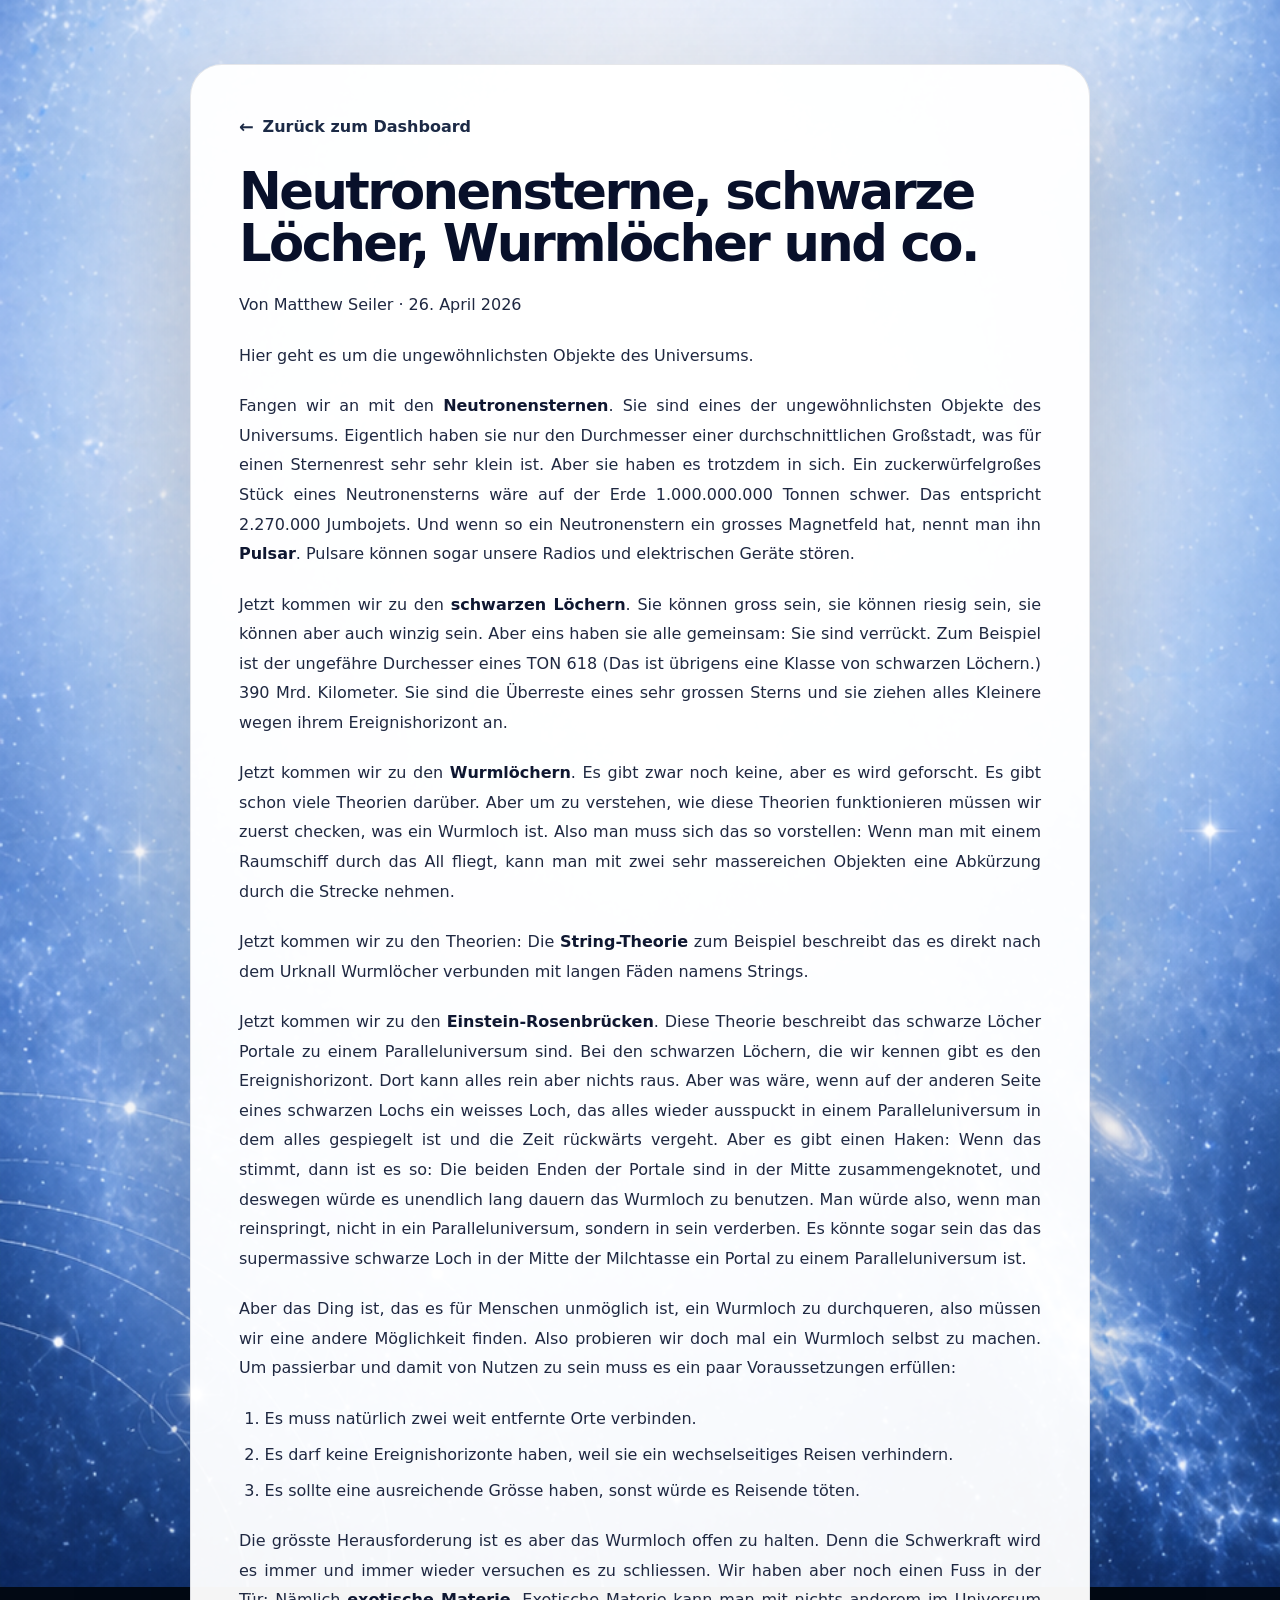
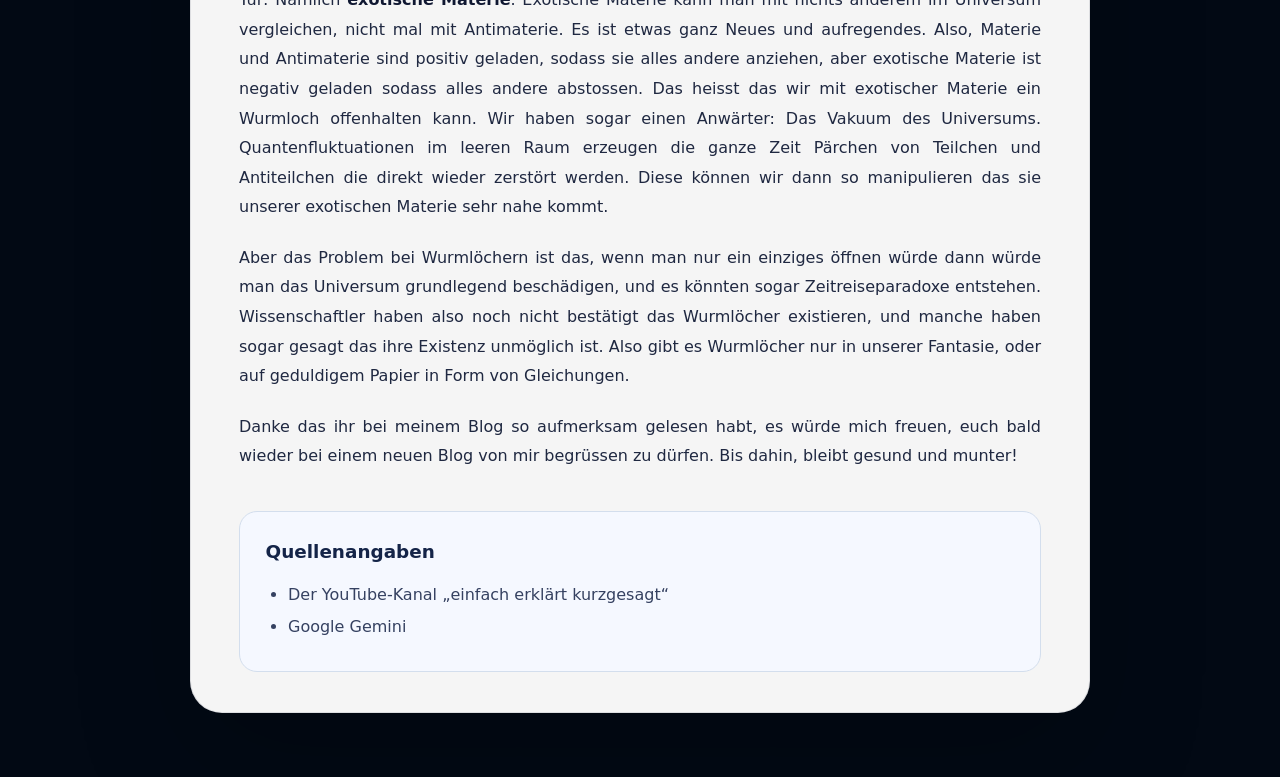
==== commit 827e0009: "Der Text wurde optimal geändert. Co-authored-by: Copilot <copilot@github.com>" ====
--- a/blog/universum.html
+++ b/blog/universum.html
@@ -44,8 +44,7 @@
           wir zuerst checken, was ein Wurmloch ist. Also man muss sich das so
           vorstellen: Wenn man mit einem Raumschiff durch das All fliegt, kann
           man mit zwei sehr massereichen Objekten eine Abkürzung durch die
-          Strecke nehmen. Am besten zeige ich euchAm besten zeige ich euch es in
-          einem Bild.Am besten zeige ich euch es in einem Bild.s in einem Bild.
+          Strecke nehmen.
         </p>
 
         <p>
@@ -118,8 +117,9 @@
         </p>
 
         <p>
-          Danke das ihr bei meiner Präsentation so aufmerksam gelauscht habt ich
-          verabschiede mich jetzt.
+          Danke das ihr bei meinem Blog so aufmerksam gelesen habt, es würde
+          mich freuen, euch bald wieder bei einem neuen Blog von mir begrüssen
+          zu dürfen. Bis dahin, bleibt gesund und munter!
         </p>
 
         <div class="sources">
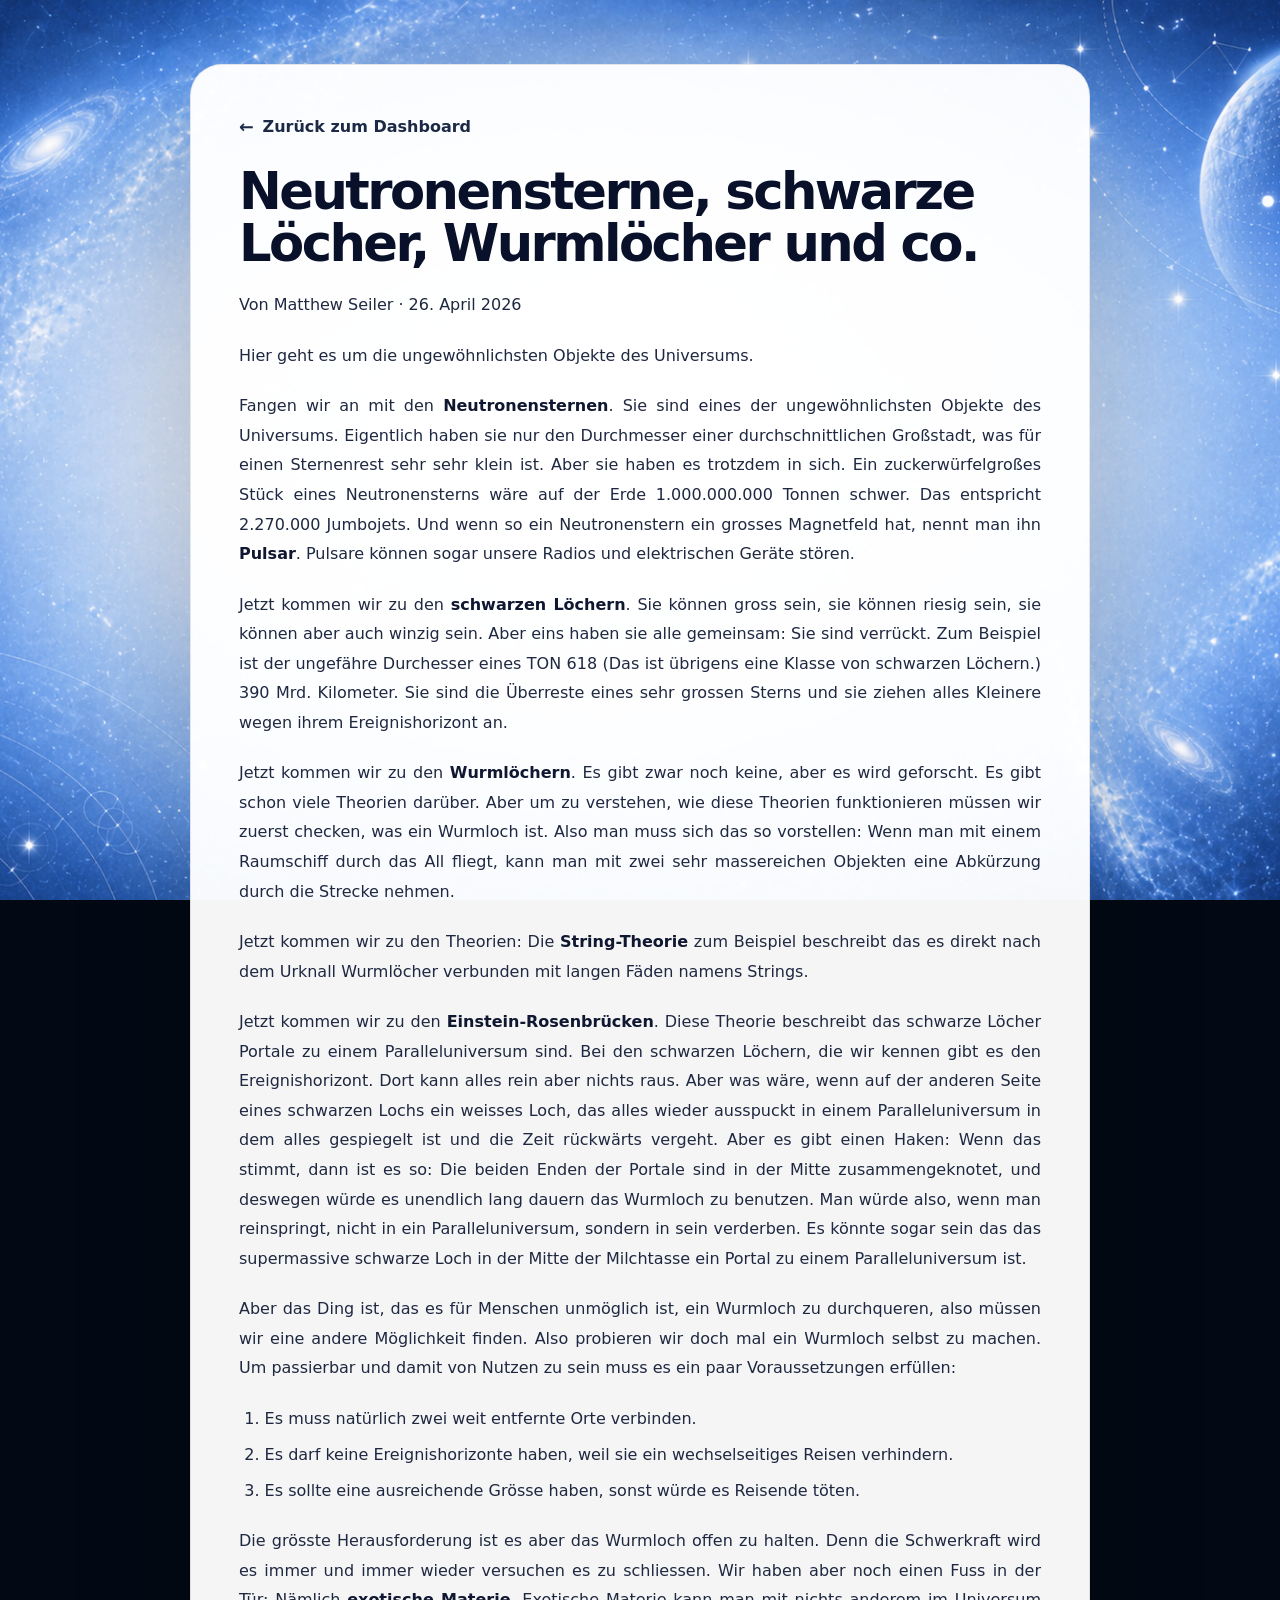
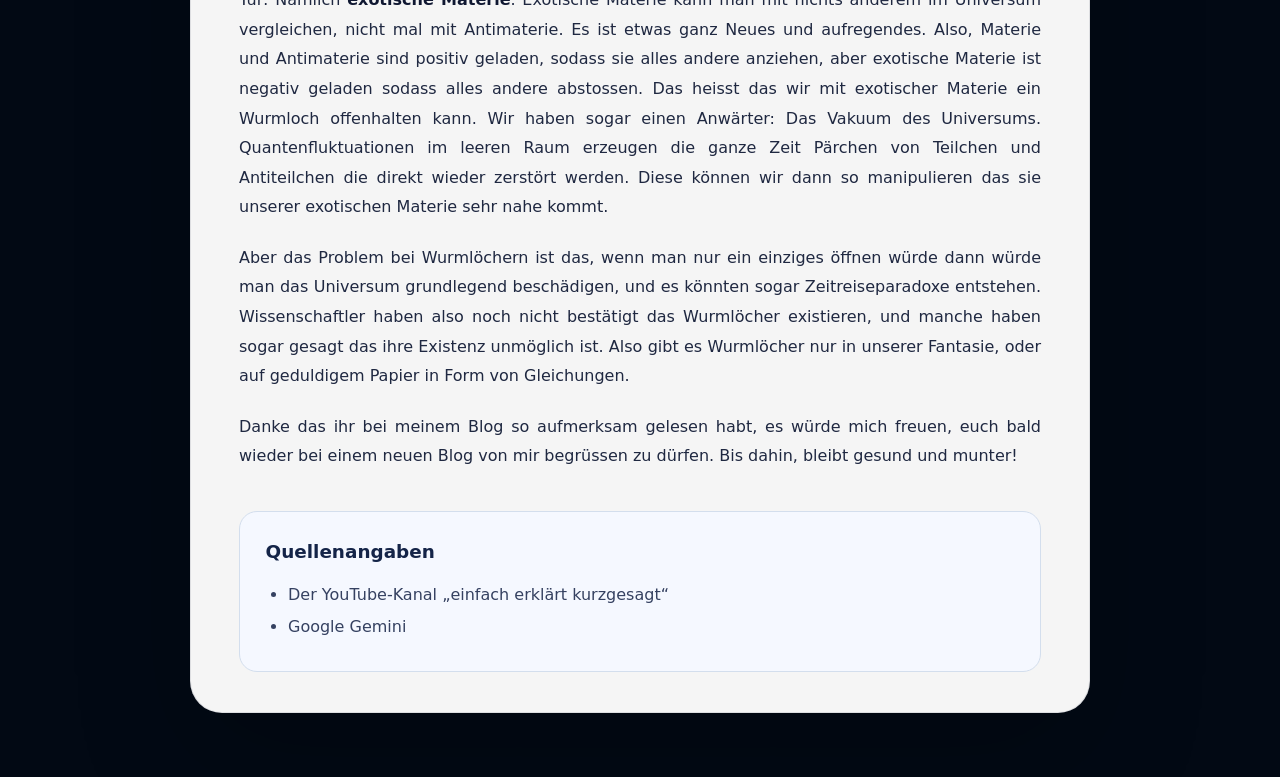
==== commit 8b7890da: "favicon & readme" ====
--- a/blog/universum.html
+++ b/blog/universum.html
@@ -4,6 +4,7 @@
     <meta charset="UTF-8" />
     <meta name="viewport" content="width=device-width, initial-scale=1.0" />
     <title>Neutronensterne, schwarze Löcher, Wurmlöcher und co.</title>
+    <link rel="icon" type="image/svg+xml" href="/favicon.svg" />
     <link rel="stylesheet" href="../css/style.css" />
   </head>
   <body class="blog-page">
